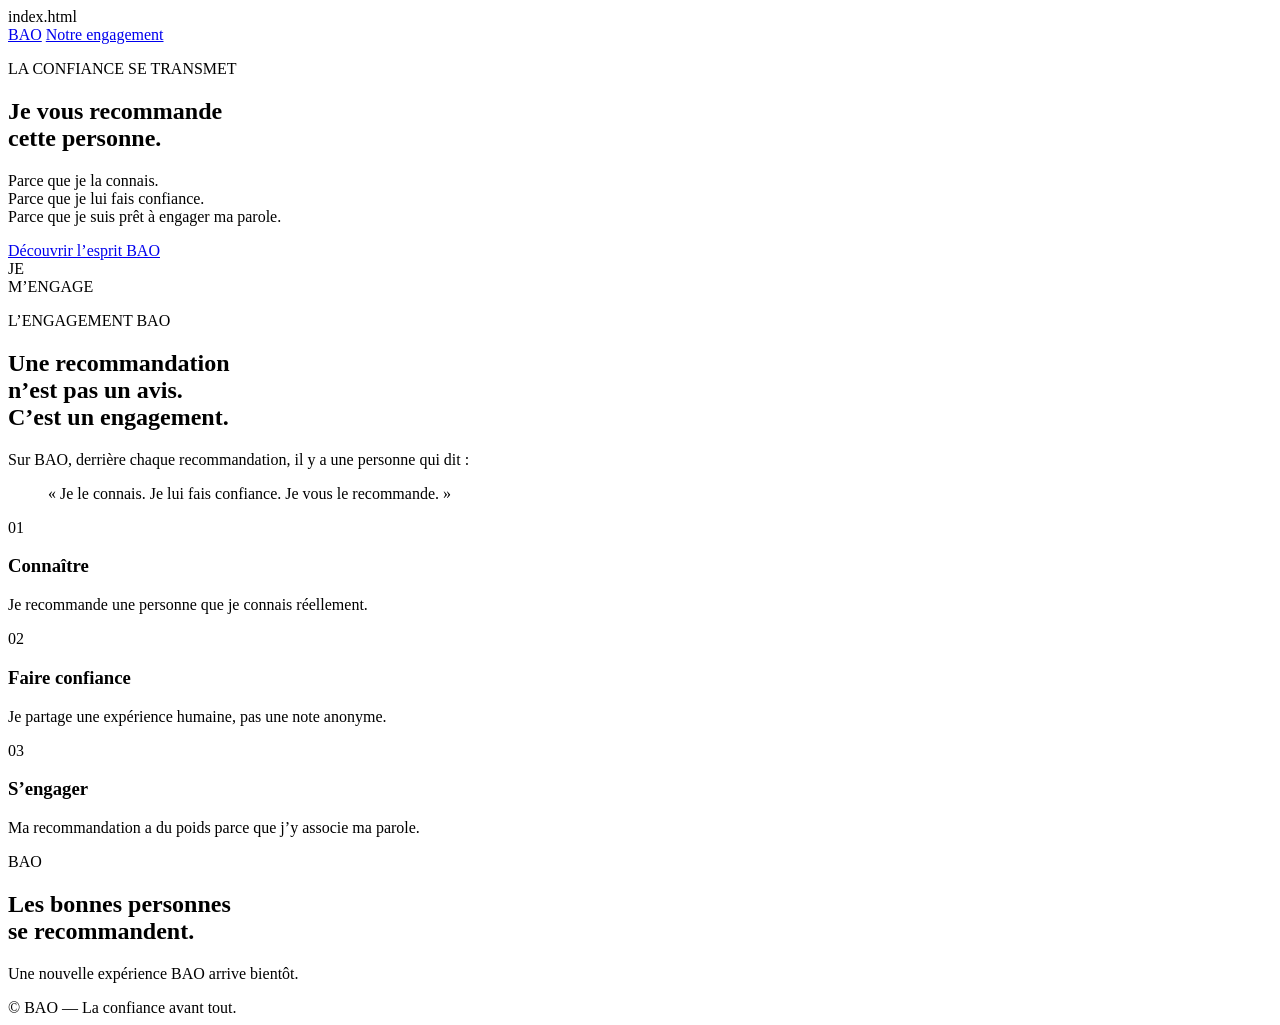
==== index.html @ d1a33ab0 "Create index.html" ====
index.html
<!doctype html>
<html lang="fr">
<head>
  <meta charset="utf-8">
  <meta name="viewport" content="width=device-width, initial-scale=1">
  <meta name="description" content="BAO, le réseau où une recommandation a encore de la valeur.">
  <title>BAO — La confiance se recommande</title>
  <link rel="stylesheet" href="style.css">
</head>

<body>

  <header class="nav">
    <a class="brand" href="#">BAO</a>
    <a class="nav-link" href="#engagement">Notre engagement</a>
  </header>

  <main>

    <section class="hero">

      <div class="hero-copy">
        <p class="eyebrow">LA CONFIANCE SE TRANSMET</p>

        <h1>
          Je vous recommande<br>
          cette personne.
        </h1>

        <p class="lead">
          Parce que je la connais.<br>
          Parce que je lui fais confiance.<br>
          Parce que je suis prêt à engager ma parole.
        </p>

        <a class="button" href="#engagement">
          Découvrir l’esprit BAO
        </a>
      </div>

      <div class="symbol" aria-label="La poignée de main, symbole de confiance">

        <div class="hand left"></div>
        <div class="hand right"></div>

        <div class="seal">
          JE<br>
          M’ENGAGE
        </div>

      </div>

    </section>


    <section class="statement" id="engagement">

      <p class="eyebrow">L’ENGAGEMENT BAO</p>

      <h2>
        Une recommandation<br>
        n’est pas un avis.<br>
        <strong>C’est un engagement.</strong>
      </h2>

      <p>
        Sur BAO, derrière chaque recommandation,
        il y a une personne qui dit :
      </p>

      <blockquote>
        « Je le connais. Je lui fais confiance.
        Je vous le recommande. »
      </blockquote>

    </section>


    <section class="values">

      <article>
        <span>01</span>
        <h3>Connaître</h3>
        <p>
          Je recommande une personne
          que je connais réellement.
        </p>
      </article>

      <article>
        <span>02</span>
        <h3>Faire confiance</h3>
        <p>
          Je partage une expérience humaine,
          pas une note anonyme.
        </p>
      </article>

      <article>
        <span>03</span>
        <h3>S’engager</h3>
        <p>
          Ma recommandation a du poids
          parce que j’y associe ma parole.
        </p>
      </article>

    </section>


    <section class="closing">

      <p class="bao-signature">BAO</p>

      <h2>
        Les bonnes personnes<br>
        se recommandent.
      </h2>

      <p class="small">
        Une nouvelle expérience BAO arrive bientôt.
      </p>

    </section>

  </main>


  <footer>
    © BAO — La confiance avant tout.
  </footer>

</body>
</html>
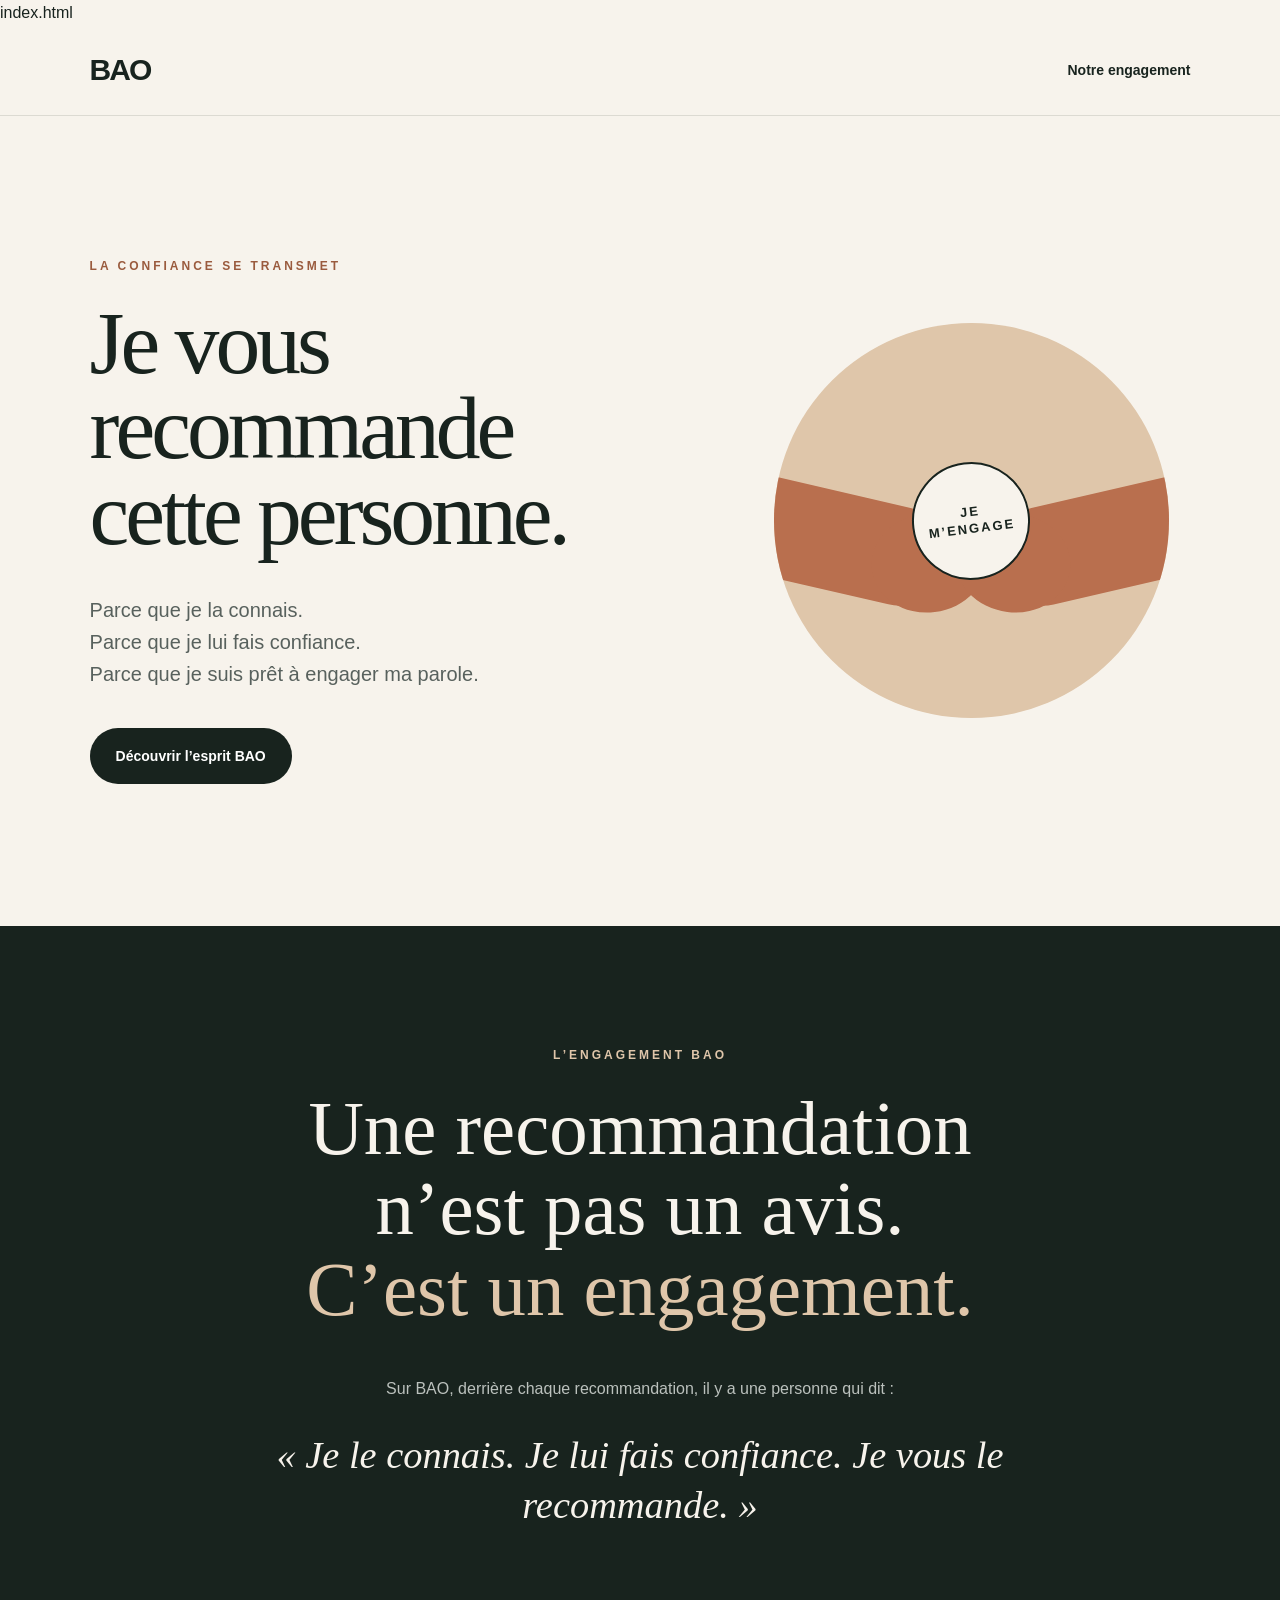
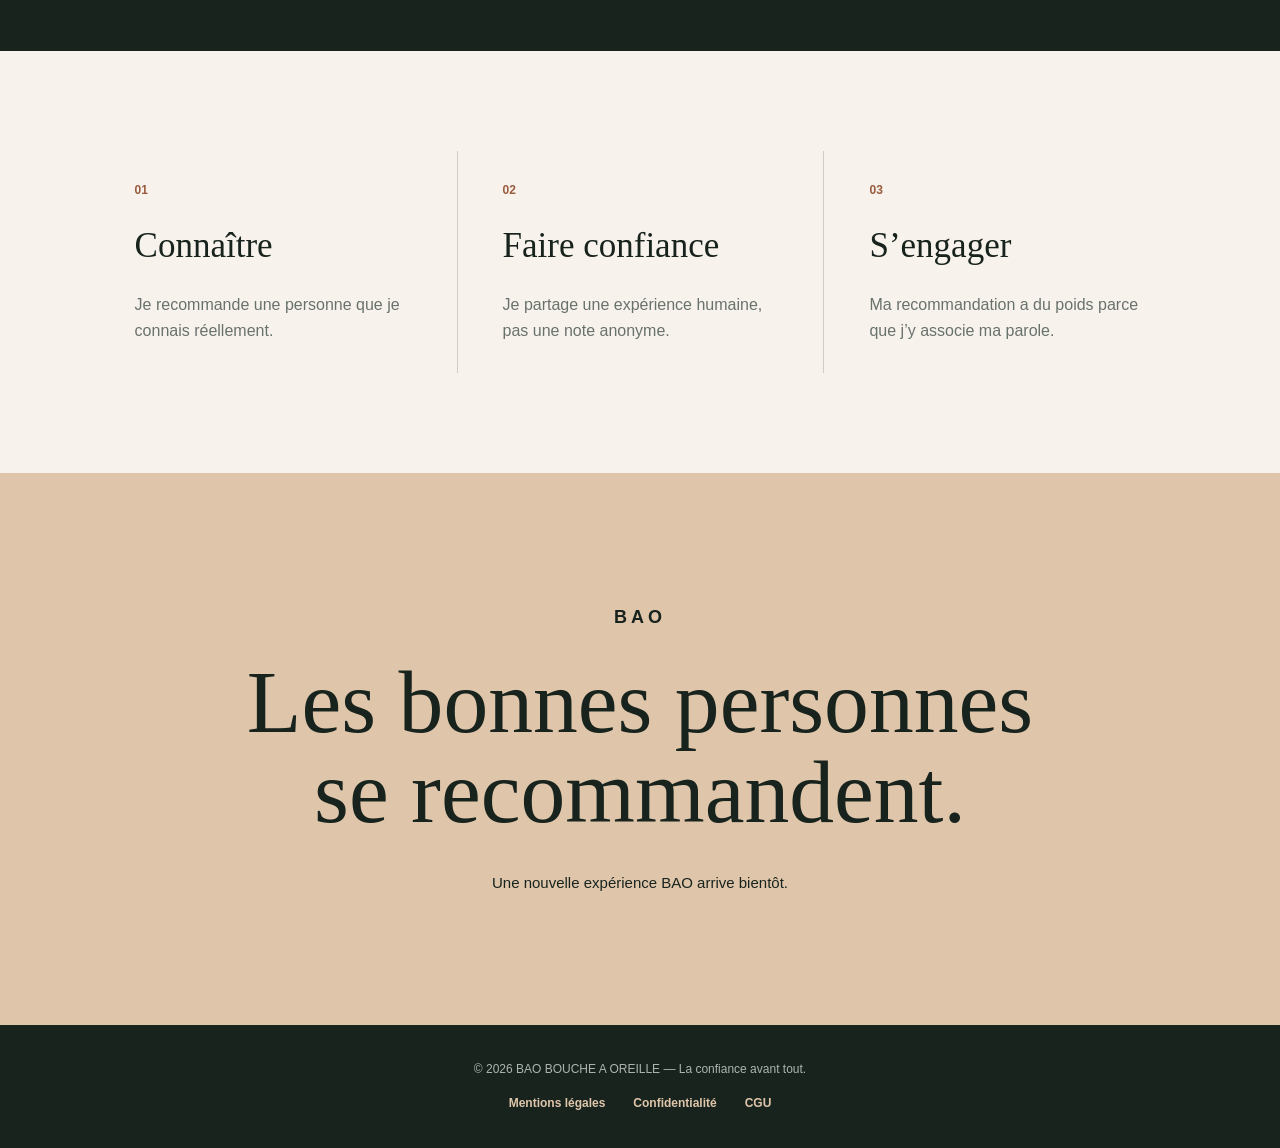
==== commit df8986c2: "Add files via upload" ====
--- a/index.html
+++ b/index.html
@@ -128,7 +128,12 @@
 
 
   <footer>
-    © BAO — La confiance avant tout.
+    <p>© 2026 BAO BOUCHE A OREILLE — La confiance avant tout.</p>
+    <nav class="footer-links" aria-label="Informations légales">
+      <a href="mentions-legales.html">Mentions légales</a>
+      <a href="confidentialite.html">Confidentialité</a>
+      <a href="cgu.html">CGU</a>
+    </nav>
   </footer>
 
 </body>
--- a/style.css
+++ b/style.css
@@ -0,0 +1,427 @@
+* {
+  box-sizing: border-box;
+  margin: 0;
+  padding: 0;
+}
+
+html {
+  scroll-behavior: smooth;
+}
+
+body {
+  font-family: Arial, Helvetica, sans-serif;
+  background: #f7f3ec;
+  color: #18231e;
+  line-height: 1.6;
+}
+
+/* NAVIGATION */
+
+.nav {
+  height: 90px;
+  padding: 0 7%;
+  display: flex;
+  align-items: center;
+  justify-content: space-between;
+  border-bottom: 1px solid rgba(24, 35, 30, 0.12);
+}
+
+.brand {
+  font-size: 30px;
+  font-weight: 800;
+  letter-spacing: -2px;
+  color: #18231e;
+  text-decoration: none;
+}
+
+.nav-link {
+  color: #18231e;
+  text-decoration: none;
+  font-size: 14px;
+  font-weight: 600;
+}
+
+/* PREMIER ÉCRAN */
+
+.hero {
+  min-height: calc(100vh - 90px);
+  padding: 8% 7%;
+  display: grid;
+  grid-template-columns: 1.15fr 0.85fr;
+  align-items: center;
+  gap: 70px;
+}
+
+.eyebrow {
+  font-size: 12px;
+  letter-spacing: 3px;
+  font-weight: 700;
+  margin-bottom: 24px;
+  color: #9a5b3e;
+}
+
+.hero h1 {
+  font-family: Georgia, "Times New Roman", serif;
+  font-size: clamp(55px, 7vw, 105px);
+  line-height: 0.95;
+  letter-spacing: -4px;
+  font-weight: 400;
+  max-width: 900px;
+}
+
+.lead {
+  max-width: 590px;
+  margin: 38px 0;
+  font-size: 20px;
+  color: #58615d;
+}
+
+.button {
+  display: inline-block;
+  background: #18231e;
+  color: white;
+  text-decoration: none;
+  padding: 17px 26px;
+  border-radius: 100px;
+  font-size: 14px;
+  font-weight: 700;
+  transition: transform 0.2s ease;
+}
+
+.button:hover {
+  transform: translateY(-3px);
+}
+
+/* SYMBOLE DE L'ENGAGEMENT */
+
+.symbol {
+  width: min(430px, 90%);
+  aspect-ratio: 1;
+  margin: auto;
+  position: relative;
+  border-radius: 50%;
+  background: #dfc6aa;
+  overflow: hidden;
+}
+
+.hand {
+  position: absolute;
+  width: 65%;
+  height: 25%;
+  top: 42%;
+  background: #b96f4e;
+  border-radius: 80px;
+}
+
+.hand.left {
+  left: -20%;
+  transform: rotate(13deg);
+}
+
+.hand.right {
+  right: -20%;
+  transform: rotate(-13deg);
+}
+
+.hand.left::after,
+.hand.right::after {
+  content: "";
+  position: absolute;
+  width: 45%;
+  height: 100%;
+  border-radius: 60%;
+  background: inherit;
+}
+
+.hand.left::after {
+  right: -15%;
+  transform: rotate(-20deg);
+}
+
+.hand.right::after {
+  left: -15%;
+  transform: rotate(20deg);
+}
+
+.seal {
+  position: absolute;
+  width: 118px;
+  height: 118px;
+  left: 50%;
+  top: 50%;
+  transform: translate(-50%, -50%) rotate(-7deg);
+  border-radius: 50%;
+  background: #f7f3ec;
+  border: 2px solid #18231e;
+  display: flex;
+  align-items: center;
+  justify-content: center;
+  text-align: center;
+  font-size: 13px;
+  font-weight: 800;
+  letter-spacing: 2px;
+  line-height: 1.3;
+}
+
+/* ENGAGEMENT */
+
+.statement {
+  background: #18231e;
+  color: #f7f3ec;
+  padding: 120px 7%;
+  text-align: center;
+}
+
+.statement .eyebrow {
+  color: #dfc6aa;
+}
+
+.statement h2 {
+  font-family: Georgia, "Times New Roman", serif;
+  font-size: clamp(42px, 6vw, 82px);
+  line-height: 1.05;
+  font-weight: 400;
+}
+
+.statement h2 strong {
+  color: #dfc6aa;
+  font-weight: 400;
+}
+
+.statement > p:not(.eyebrow) {
+  margin: 45px auto 20px;
+  max-width: 600px;
+  color: #bbc1bd;
+}
+
+blockquote {
+  max-width: 900px;
+  margin: 30px auto 0;
+  font-family: Georgia, "Times New Roman", serif;
+  font-size: clamp(25px, 3vw, 42px);
+  line-height: 1.3;
+  font-style: italic;
+}
+
+/* 3 VALEURS */
+
+.values {
+  display: grid;
+  grid-template-columns: repeat(3, 1fr);
+  padding: 100px 7%;
+  gap: 0;
+}
+
+.values article {
+  padding: 30px 45px;
+  border-left: 1px solid rgba(24, 35, 30, 0.18);
+}
+
+.values article:first-child {
+  border-left: 0;
+}
+
+.values span {
+  font-size: 12px;
+  color: #9a5b3e;
+  font-weight: 700;
+}
+
+.values h3 {
+  font-family: Georgia, "Times New Roman", serif;
+  font-size: 35px;
+  margin: 18px 0;
+  font-weight: 400;
+}
+
+.values p {
+  color: #69716d;
+  max-width: 300px;
+}
+
+/* FIN DE PAGE */
+
+.closing {
+  padding: 130px 7%;
+  background: #dfc6aa;
+  text-align: center;
+}
+
+.bao-signature {
+  font-size: 18px;
+  font-weight: 800;
+  letter-spacing: 4px;
+  margin-bottom: 25px;
+}
+
+.closing h2 {
+  font-family: Georgia, "Times New Roman", serif;
+  font-size: clamp(48px, 7vw, 90px);
+  line-height: 1;
+  font-weight: 400;
+}
+
+.small {
+  margin-top: 35px;
+  font-size: 15px;
+}
+
+footer {
+  background: #18231e;
+  color: #aeb5b1;
+  padding: 35px 7%;
+  text-align: center;
+  font-size: 12px;
+}
+
+/* TÉLÉPHONE */
+
+@media (max-width: 800px) {
+
+  .nav {
+    height: 75px;
+  }
+
+  .hero {
+    grid-template-columns: 1fr;
+    padding-top: 70px;
+    padding-bottom: 70px;
+  }
+
+  .hero h1 {
+    letter-spacing: -2px;
+  }
+
+  .symbol {
+    width: min(350px, 85vw);
+    margin-top: 20px;
+  }
+
+  .values {
+    grid-template-columns: 1fr;
+    padding-top: 60px;
+    padding-bottom: 60px;
+  }
+
+  .values article,
+  .values article:first-child {
+    border-left: 0;
+    border-top: 1px solid rgba(24, 35, 30, 0.18);
+    padding: 40px 0;
+  }
+
+  .statement,
+  .closing {
+    padding-top: 85px;
+    padding-bottom: 85px;
+  }
+}
+
+/* PIED DE PAGE : LIENS LÉGAUX */
+
+.footer-links {
+  margin-top: 14px;
+  display: flex;
+  flex-wrap: wrap;
+  justify-content: center;
+  gap: 8px 28px;
+}
+
+.footer-links a {
+  color: #dfc6aa;
+  text-decoration: none;
+  font-weight: 600;
+}
+
+.footer-links a:hover {
+  text-decoration: underline;
+}
+
+/* PAGES LÉGALES */
+
+.legal {
+  max-width: 820px;
+  margin: 0 auto;
+  padding: 90px 7% 110px;
+}
+
+.legal h1 {
+  font-family: Georgia, "Times New Roman", serif;
+  font-size: clamp(40px, 6vw, 64px);
+  line-height: 1.05;
+  font-weight: 400;
+  letter-spacing: -1px;
+  margin-bottom: 40px;
+}
+
+.legal h2 {
+  font-family: Georgia, "Times New Roman", serif;
+  font-size: 26px;
+  font-weight: 400;
+  margin: 48px 0 14px;
+}
+
+.legal p,
+.legal li {
+  color: #3c4541;
+  font-size: 16px;
+}
+
+.legal p + p {
+  margin-top: 12px;
+}
+
+.legal ul {
+  margin: 12px 0 0 22px;
+}
+
+.legal li + li {
+  margin-top: 6px;
+}
+
+.legal a {
+  color: #9a5b3e;
+}
+
+.table-wrap {
+  overflow-x: auto;
+  margin: 16px 0;
+}
+
+.legal table {
+  width: 100%;
+  border-collapse: collapse;
+  font-size: 14px;
+}
+
+.legal th,
+.legal td {
+  text-align: left;
+  vertical-align: top;
+  padding: 12px 14px;
+  border-bottom: 1px solid rgba(24, 35, 30, 0.15);
+}
+
+.legal th {
+  font-size: 12px;
+  letter-spacing: 1px;
+  text-transform: uppercase;
+  color: #9a5b3e;
+}
+
+.legal .updated {
+  margin-top: 60px;
+  font-size: 13px;
+  color: #69716d;
+}
+
+@media (max-width: 600px) {
+  .legal table {
+    font-size: 13px;
+  }
+
+  .legal th,
+  .legal td {
+    padding: 10px 6px;
+  }
+}
